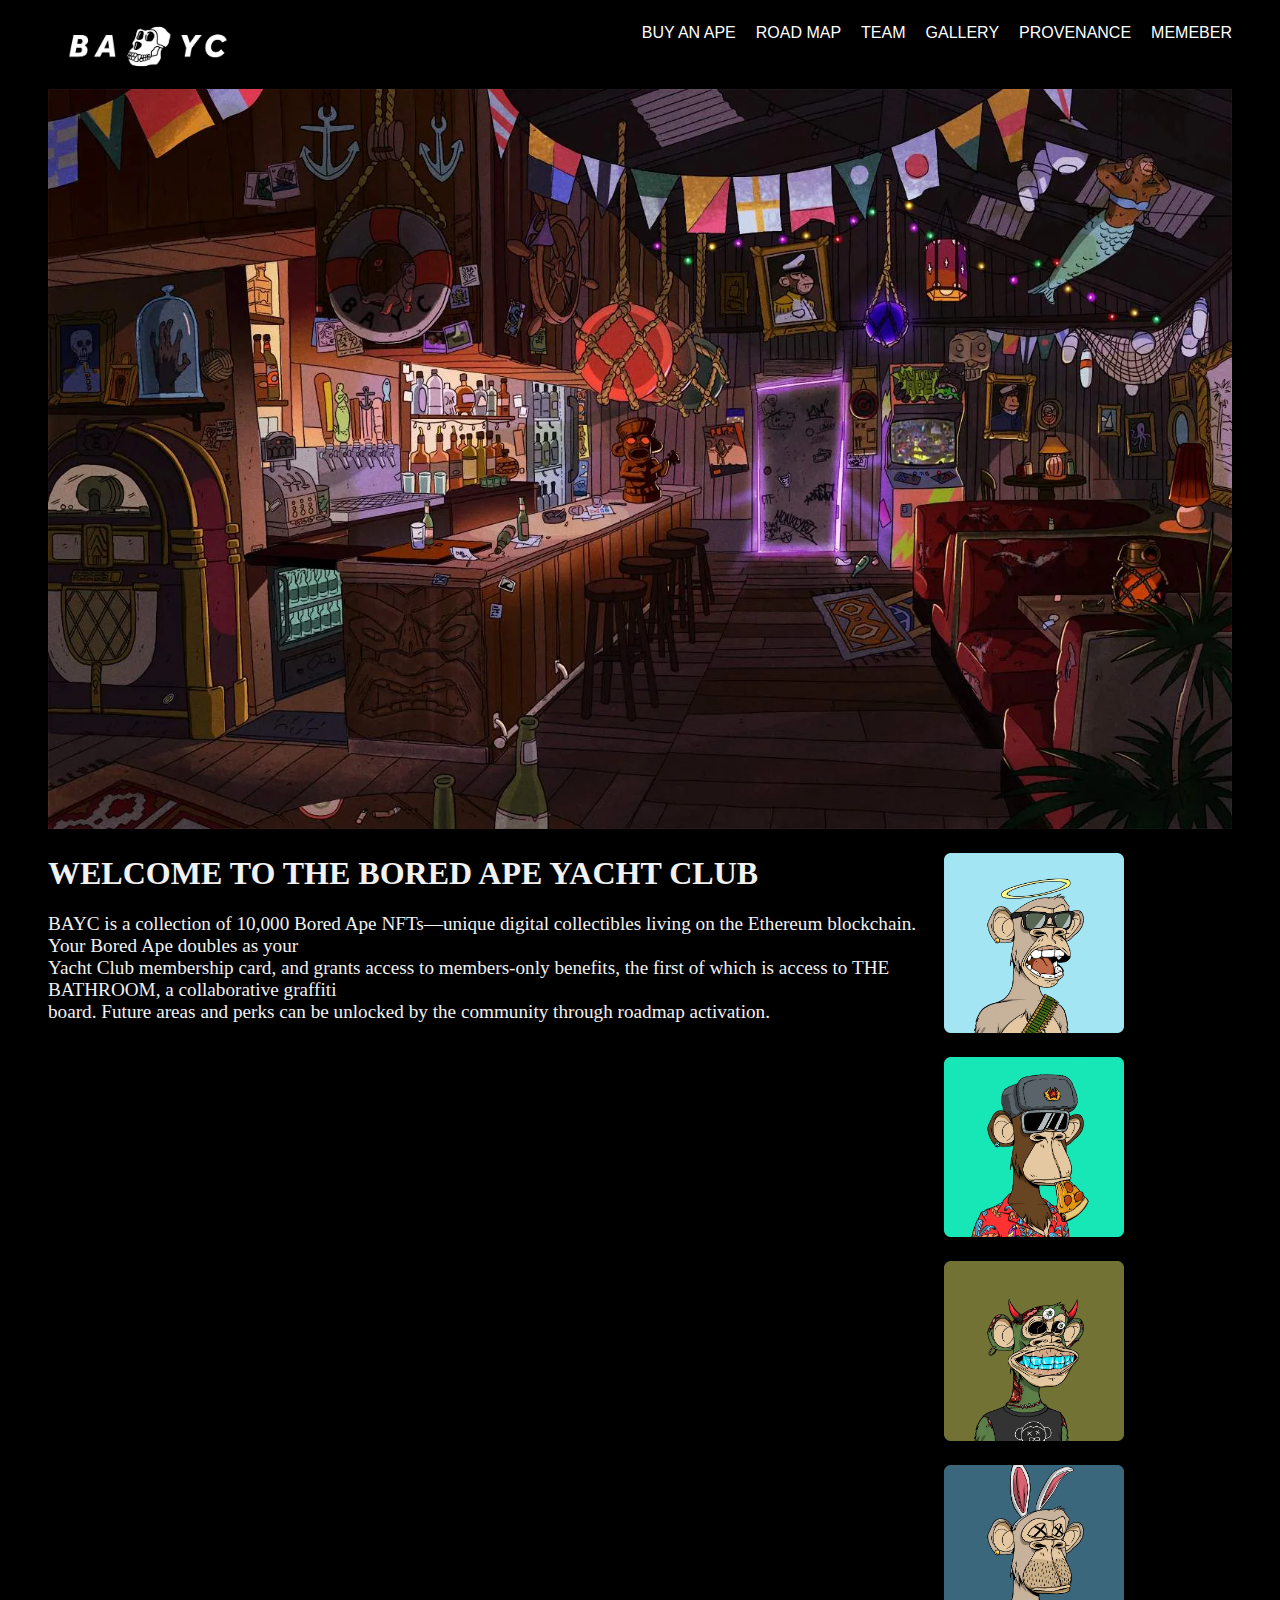
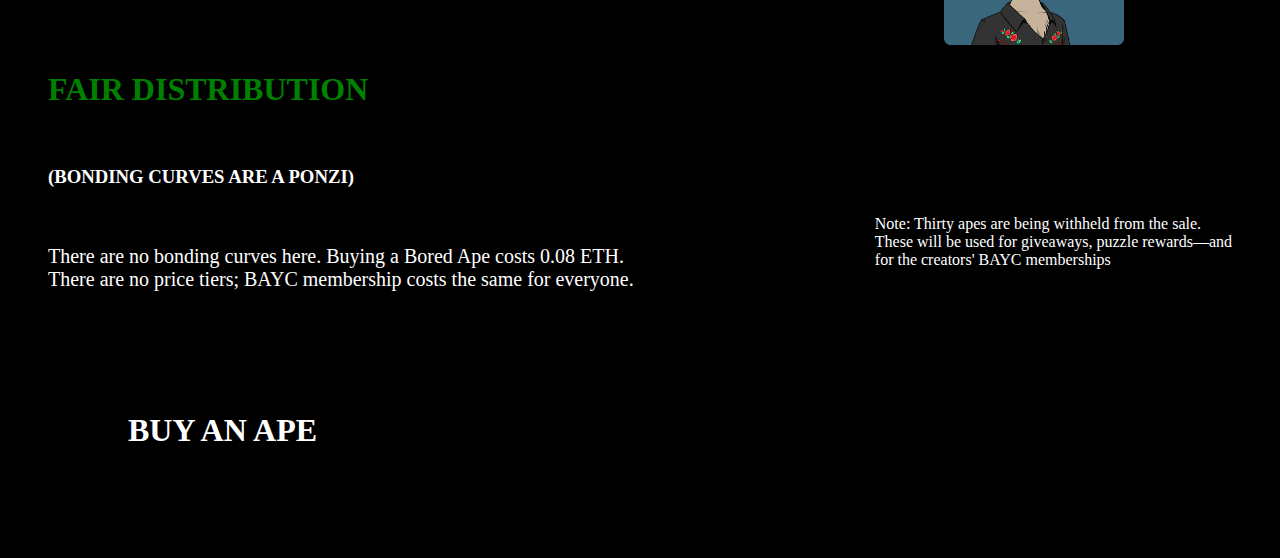
==== website/index.html @ 71097ce2 "add code" ====
<!DOCTYPE html>
<html lang="en">
<head>
    <meta charset="UTF-8">
    <meta name="viewport" content="width=device-width, initial-scale=1.0">
    <title>Document</title>
    <link rel="stylesheet" href="style.css">
</head>
<body>
    <header>
        <div class="logo">
           <img src="bayc-logo-z (1).jpg" alt="">
        </div>
        <div class="nav">
            <ul>
                <li><a href="#">BUY AN APE</a></li>
                <li><a href="#">ROAD MAP</a></li>
                <li><a href="#">TEAM</a></li>
                <li><a href="#">GALLERY</a></li>
                <li><a href="#">PROVENANCE</a></li>
                <li><a href="#">MEMEBER</a></li>
            </ul>
        </div>
    </header>
    <section class="banner">
        <img src="bayc-mutant-hero.jpg" alt="">
    </section>
    <section>
        <div class="banner1">
            <div class="para1">
            <h1>WELCOME TO THE
                BORED APE YACHT CLUB</h1>
            <p>
                BAYC is a collection of 10,000 Bored Ape NFTs—unique digital collectibles living on the Ethereum blockchain. Your Bored Ape doubles as your <br> Yacht Club membership card, and grants access to members-only benefits, the first of which is access to THE BATHROOM, a collaborative graffiti <br> board. Future areas and perks can be unlocked by the community through roadmap activation.</p>
            </div>
               <div class="image"> <img src="ap1.jpg" alt="" srcset="">
                <img src="ap2.jpg" alt="">
                <br>
                <img src="ap3.jpg" alt="">
                <img src="ap4.jpg" alt="">
            </div>
        </div>
    </section>
    <section>
        <div class="content3">
       <div class="para2">
        <h1>FAIR DISTRIBUTION</h1>
        <br>
        <h3>(BONDING CURVES ARE A PONZI)</h3>
        <br>
        <p>There are no bonding curves here. Buying a Bored Ape costs 0.08 ETH.
            <br> There
            are no price tiers; BAYC membership costs the same for everyone.</p>
       </div>
       <div class="para3">
        <p>
            Note: Thirty apes are being withheld from the sale. <br> These will be used for giveaways, puzzle rewards—and <br> for the creators' BAYC memberships
        </p>
    </div>
    </section>
    <section>
        <div class="content4">
            <div class="para4">
            <h1>BUY AN APE</h1>
            </div>
        </div>
    </section>
    
</body>
</html>
---- website/style.css ----
@import url(<link rel="preconnect" href="https://fonts.googleapis.com">
<link rel="preconnect" href="https://fonts.gstatic.com" crossorigin>
<link href="https://fonts.googleapis.com/css2?family=Livvic:ital,wght@0,100;0,200;0,300;0,400;0,500;0,600;0,700;0,900;1,100;1,200;1,300;1,400;1,500;1,600;1,700;1,900&family=Source+Sans+3:ital,wght@0,200..900;1,200..900&display=swap" rel="stylesheet">);


header{
    display: flex;
    justify-content: space-between;
}
.logo img{
    
    width: 200px;
}
body{
    background-color: black;
    padding: 0 40px;
}
.nav ul{
    display: flex;
    column-gap: 20px;
    /* list-style-type: none; */
}
.nav ul a{
    text-decoration: none;
    color: white;
    font-family: "Source Sans 3", sans-serif;
}

.banner img{
    width: 100%;
}

.banner1{
    color: rgb(241, 241, 241);
    display: flex;
    justify-content: space-between;
}

.banner1 img{
    width: 180px;
    margin-top: 20px;
}

.para1 p{
    font-size: larger;
    font-weight:;
}
.para2 h1{
    color: green;
}
.para2 h3{
    color: white;
}
.para2 p{
    color: white;
    font-size: 20px;
}
.para3{
    margin-top: 150px;
    color: white;
}
.content3{
    display: flex;
    justify-content: space-between;
}
.content4{
    padding: 80px 80px;
    color: yellow;
}
.para4 h1{
   color: white;
}
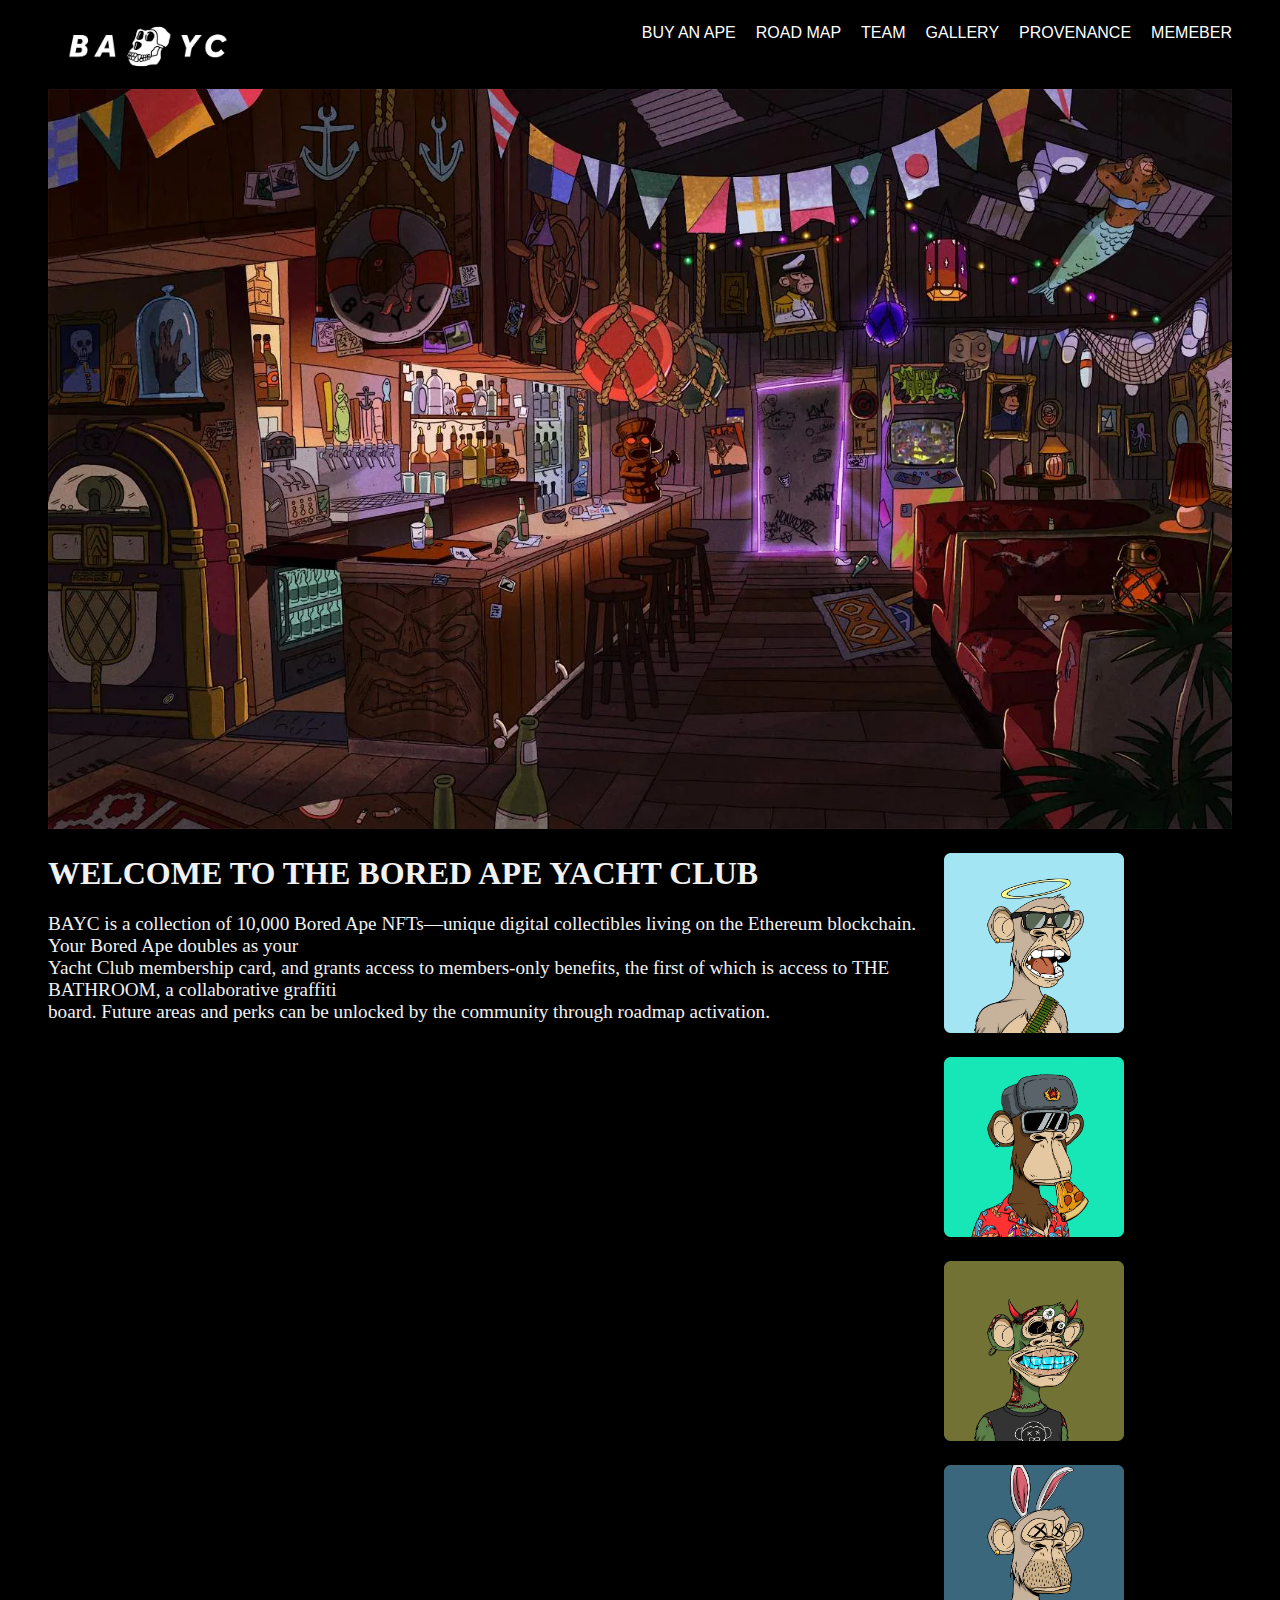
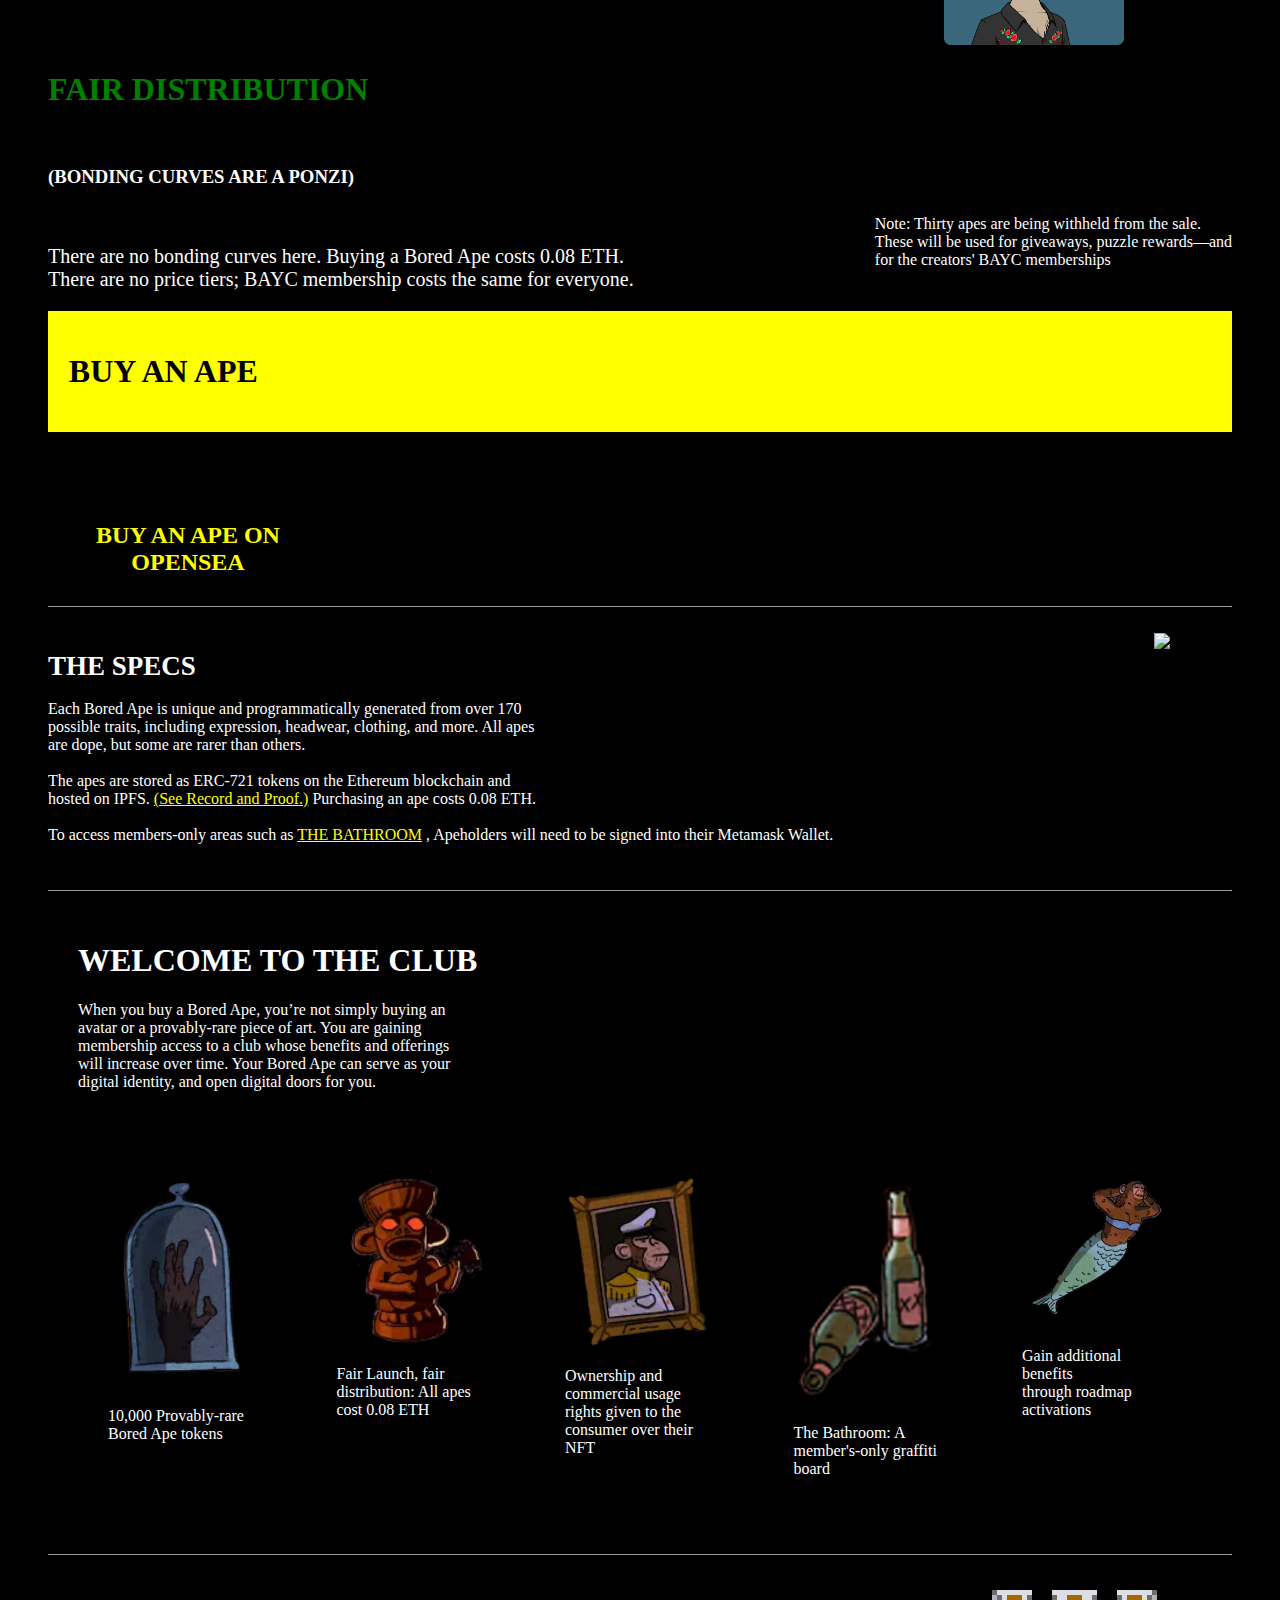
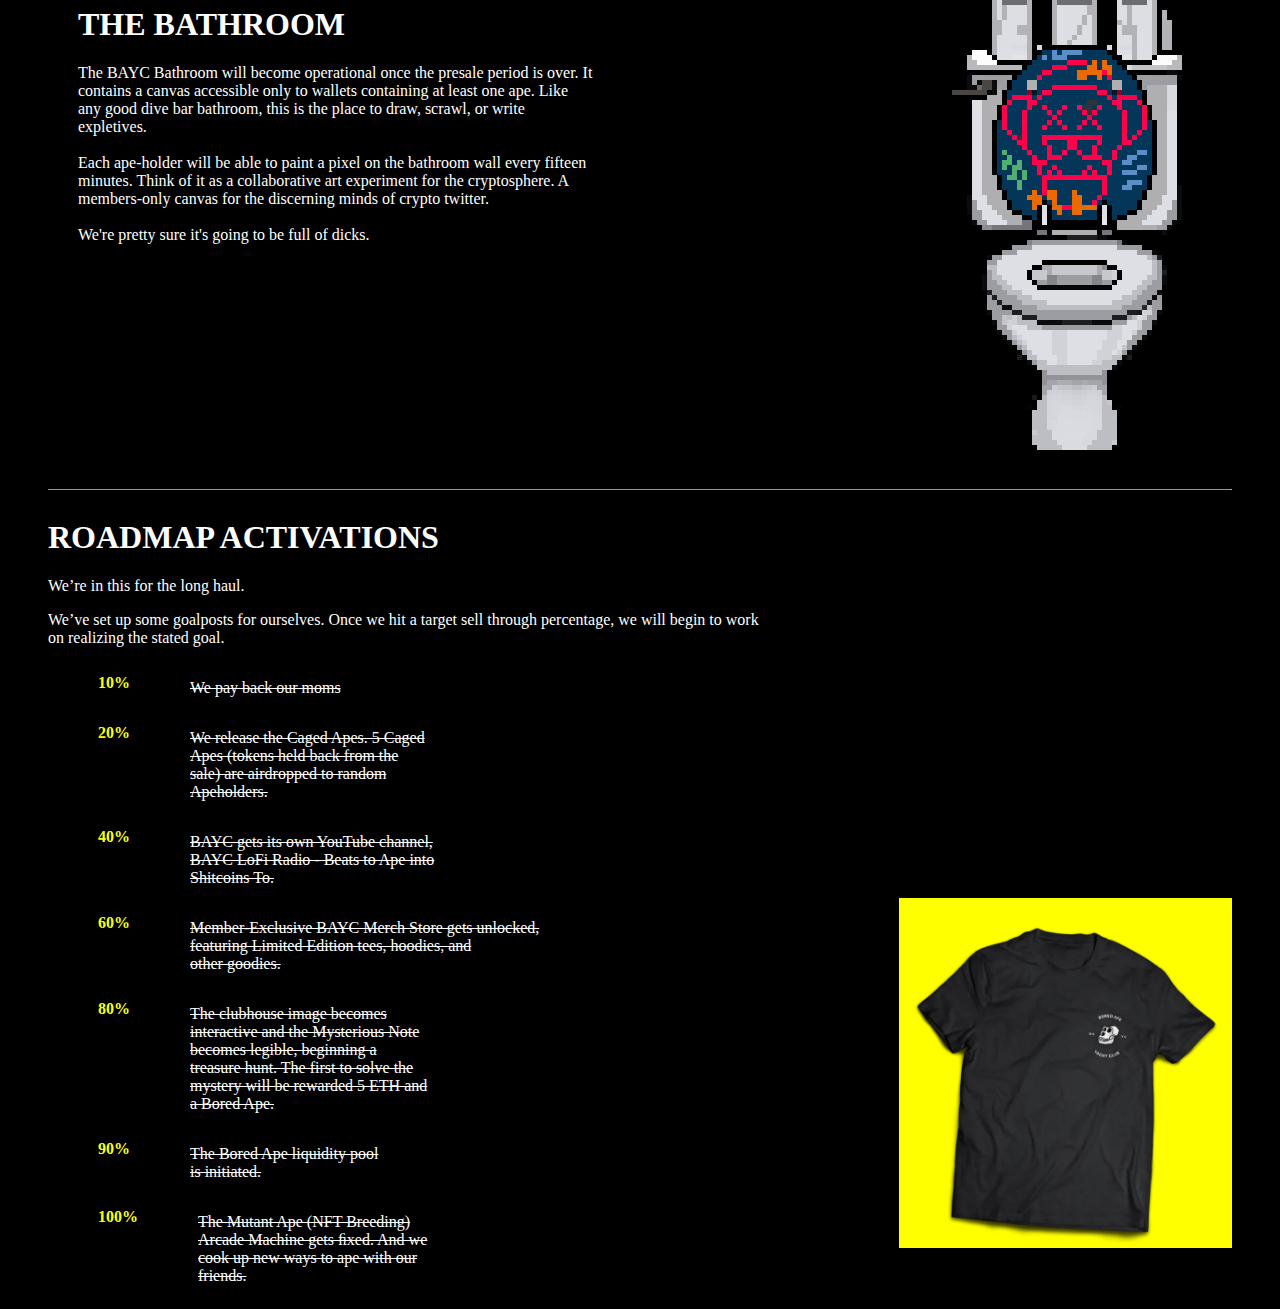
==== commit 99372c99: "code add" ====
--- a/website/index.html
+++ b/website/index.html
@@ -58,13 +58,125 @@
         </p>
     </div>
     </section>
-    <section>
         <div class="content4">
             <div class="para4">
             <h1>BUY AN APE</h1>
             </div>
         </div>
-    </section>
+        <div class="heading-4">
+            <p class="para4">The initial sale has sold out.To get your<br>  Bored Ape,check out the collection on<br> OpenSea</p>
+        </div>
+        <div class="button">
+            <h2>BUY AN APE ON
+                <br>
+                OPENSEA
+            </h2>
+        </div>
+    </div>
+    <hr size="1">
+    <br>
+    <div class="content-4">
+        <div class="head4">
+            <h1>THE SPECS</h1>
+          <p class="para5">
+            Each Bored Ape is unique and programmatically generated from over 170 <br> possible traits, including expression, headwear, clothing, and more. All apes <br> are dope, but some are rarer than others.
+            <br>
+            <br>
+            The apes are stored as ERC-721 tokens on the Ethereum blockchain and <br> hosted on IPFS. <u class="co">(See Record and Proof.)</u> Purchasing an ape costs 0.08 ETH.
+    <br>
+    <br>
+    To access members-only areas such as <u class="co">THE BATHROOM</u> , Apeholders will need to be signed into their Metamask Wallet.</p>
+    </div>
+          <div class="image3">
+            <img src="https://ik.imagekit.io/bayc/assets/mystery-ape.gif" alt="Ethereum">
+          </div>
+        </div>
+        <hr size="1">
+        <div class="content-5">
+            <div class="head5">
+                <h1>WELCOME TO THE CLUB</h1>
+                <p>When you buy a Bored Ape, you’re not simply buying an <br> avatar or a provably-rare piece of art. You are gaining <br> membership access to a club whose benefits and offerings <br> will increase over time. Your Bored Ape can serve as your <br> digital identity, and open digital doors for you.</p>
+            </div>
+        </div>
+          <div class="eight">
+             <span class="ek">
+                <img src="icon1.jpg" alt="">
+                <p>10,000 Provably-rare <br> Bored Ape tokens</p>
+             </span>
+             <span class="ek">
+                <img src="icon2.jpg" alt="">
+                <p>Fair Launch, fair <br> distribution: All apes <br> cost 0.08 ETH</p>
+             </span>
+             <span class="ek">
+                <img src="icon3.jpg" alt="">
+                <p>Ownership and <br> commercial usage <br> rights given to the <br> consumer over their <br> NFT</p>
+             </span>
+             <span class="ek">
+                <img src="icon4.jpg" alt="">
+                <p>The Bathroom: A  <br> member's-only graffiti <br> board</p>
+             </span>
+             <span class="ek">
+                <img src="icon5.jpg" alt="">
+                <p>Gain additional benefits <br> through roadmap <br> activations</p>
+             </span>
+          </div>
+          <hr size="1">
+          <div class="content-6">
+            <div class="head6">
+                <h1>THE BATHROOM</h1>
+                <p>The BAYC Bathroom will become operational once the presale period is over. It <br> contains a canvas accessible only to wallets containing at least one ape. Like <br> any good dive bar bathroom, this is the place to draw, scrawl, or write <br> expletives.
+                   <br>
+                   <br>
+                    Each ape-holder will be able to paint a pixel on the bathroom wall every fifteen <br> minutes. Think of it as a collaborative art experiment for the cryptosphere. A <br> members-only canvas for the discerning minds of crypto twitter.
+                    <br>
+                    <br>
+                    We're pretty sure it's going to be full of dicks.</p>
+                </div>
+                    <div class="image">
+                        <img src="toilet.png" alt="">
+                    </div>
+          </div>
+          <hr size="1">
+          <div class="content-7">
+            <div class="head7">
+                <h1>ROADMAP ACTIVATIONS</h1>
+                <!-- <br> -->
+                <p>We’re in this for the long haul.</p>
+                <p>We’ve set up some goalposts for ourselves. Once we hit a target sell through percentage, we will begin to work <br> on realizing the stated goal.</p>
+           <span class="main">
+            <span class="q">
+                <h1>10%</h1>
+                <p>We pay back our moms</p>
+            </span>
+            <span class="q">
+                <h1>20%</h1>
+                <p>We release the Caged Apes. 5 Caged  <br>  Apes (tokens held back from the <br> sale) are airdropped to random <br> Apeholders.</p>
+            </span>
+            <span class="q">
+                <h1>40%</h1>
+                <p>BAYC gets its own YouTube channel, <br> BAYC LoFi Radio - Beats to Ape into <br> Shitcoins To.</p>
+            </span>
+            <span class="q">
+                <h1>60%</h1>
+                <p>Member-Exclusive BAYC Merch Store gets unlocked,  <br> featuring Limited Edition tees, hoodies, and <br> other goodies.</p>
+            </span>
+            <span class="q">
+                <h1>80%</h1>
+                <p>The clubhouse image becomes <br>  interactive and the Mysterious Note <br>  becomes legible, beginning a <br> treasure hunt. The first to solve the <br> mystery will be rewarded 5 ETH and <br> a Bored Ape.</p>
+            </span>
+            <span class="q">
+                <h1>90%</h1>
+                <p>The Bored Ape liquidity pool <br> is initiated.</p>
+            </span>
+            <span class="q">
+                <h1>100%</h1>
+                <p>The Mutant Ape (NFT Breeding) <br> Arcade Machine gets  ﬁxed. And we <br> cook up new ways to ape  with our <br> friends.</p>
+            </span>
+        </span>
+            </div>
+            <img src="shirt.jpg" alt="">
+          </div>
+   
     
 </body>
 </html>--- a/website/style.css
+++ b/website/style.css
@@ -69,4 +69,325 @@
 }
 .para4 h1{
    color: white;
-}+}
+.content4{
+    padding: 1.3rem;
+    background-color: yellow;
+    display: flex;
+    justify-content: space-between;
+    align-items: center;}
+    
+    .content4 h1{
+        color: black;
+    }
+    .heading-3{
+        padding-left: 20px;
+    }
+    .para4{
+        display: block;
+        color: black;
+    }
+    .heading-3{
+        padding-left: 20px;
+    }
+    .para4{
+        display: block;
+        color: black;
+    }
+    .button{
+        background-color: black;
+        border-radius: 8px;
+        width: 280px;
+    }
+    .button h2{
+        color: yellow;
+        text-align: center;
+    }
+    .button:hover{
+        background-color: white;
+        cursor: pointer;
+    }
+    .button h2:hover{
+        color: black;
+    }
+    hr{
+        margin-top: 30px;
+    }
+    .head4 h1{
+        color: white;
+        font-size: 27px;
+    }
+    .para5{
+        color: white;
+    }
+    .co{
+        color: yellow;
+    }
+    .content-4{
+        display: flex;
+        justify-content: space-between;
+        /* align-items: center; */
+    }
+    .content-5{
+        display: flex;
+        flex-direction: column;
+        margin: 30px;
+    }
+    .head5{
+        color: white;
+    }
+    .eight{
+        margin: 60px;
+        display: flex;
+        justify-content: space-between;
+    }
+    .eight p{
+        color: white;
+    }
+    .ek{
+        display: flex;
+        width: 150px;
+        flex-direction: column;
+    }
+    .head6{
+        color: white;
+    }
+    .content-6{
+        display: flex;
+        justify-content: space-between;
+        margin:  30px;
+    }
+    .head7 h1{
+        color: white;
+    }
+    .head7 p{
+        color: white;
+    }
+    .q{
+        display: flex;
+        margin: 0px 50px;
+    }
+    .q h1{
+        color: yellow;
+        font-size: 16px;
+        margin-right: 60px;
+    }
+    .q p{
+        text-decoration: line-through;
+        color: white;
+    }
+    .content-7 img{
+        background-color: yellow;
+        height: 350px;
+        margin-top: 400px;
+    }
+    .content-7{
+        display: flex;
+        column-gap: 20px;
+        justify-content: space-between;
+    }
+    @media (max-width:1399px) {
+        .content p br {
+            display: none;
+        }
+        .content-1 {
+            flex-direction: column;
+        }
+        .content-2 #para2{
+            font-size: 15px;
+        }
+        .content-1 .image{
+             display: flex;
+             justify-content: space-between;
+             column-gap: 8px;
+        }
+    }
+    @media (max-width:991px) {
+        .eight .ek p{
+            font-size: 10px;
+        }
+        .eight .ek img{
+           width: 80px;
+        }
+        .content-4 .image3 img{
+            width: 400px;
+            
+        }
+        .content-4 .head4 p{
+            font-size: 20px;
+        }
+        .content-1 .image img{
+            width: 150px;
+        }
+        .head #para2{
+            font-size: 12px;
+        }
+        .content-2 .head2 #para3{
+            font-size: 13px;
+        }
+        .content-3 .heading-3{
+            font-size: 15px;
+        }
+        .content-3 .heading-4 .para4{
+            font-size: 10px;
+    }
+    .content-3 .button{
+        width: 200px;
+    }
+    .content-3 .button h2{
+        font-size: 15px;
+    }
+    }
+    @media (max-width:835px) {
+       .head4 .para5{
+        font-size: 80px;
+       }
+       .head4 .para5 br{
+        display: none;
+       }
+       .head4{
+        flex-direction: column;
+       }
+       .content-4{
+        flex-direction: column;
+       }
+       .head7 p{
+        font-size: 15px;
+       }
+       .head7 .main .q p{
+            font-size: 13px;
+       }
+       .head7 img{
+         margin-top: 100px;
+       }
+       header{
+        flex-direction: column;
+       }
+       .sec1{
+         height: 100vh;
+         width: 100vh;
+       }
+       .content-1 .image{
+           display: flex;
+           justify-content: space-between;
+           align-items: center;
+       }
+       .content-1 .image img{
+        width: 150px;
+       }
+       .content-7 img{
+         height: 250px;
+         margin-top: 40px;
+       }
+       .content-7 .main .q p{
+        font-size: 20px;
+       }
+       .content-7 .main .q p br{
+        display: none;
+       }
+       .content-7 .main .q  h1{
+        font-size: 13px;
+       }
+       .content-7 .main .q{
+        display: flex;
+        flex-direction: column;
+       }
+       .content-7 .head7 h1{
+        font-size: 20px;
+       }
+       .content-4 .image3 img{
+          margin-left: 120px;
+       }
+    }
+    @media (max-width:574px) {
+        .logo img{
+            margin-left: 130px;
+        }
+        .link ul li a{
+            font-size: 9px;
+        }
+        .sec1{
+           height: 300px;
+            /* height: 100vh; */
+            background-size: contain;
+            background-repeat: no-repeat;
+        }
+        .content-1 .content p{
+            font-size: 15px;
+        }
+       .content-1 .image img{
+             width: 100px;
+       }
+       .content-2 .head #head1{
+        font-size: 20px;
+       }
+       .content-2 .head #head2{
+        font-size: 13px;
+       }
+       .content-2 #para2{
+        margin-top: 100px;
+        font-size: 13px;
+       }
+       .content-2 .head2 #para3{
+        font-size: 10px;
+       }
+       .content-3 .heading-3{
+        font-size: 10px;
+       }
+       .content-3 .heading-4 .para4 {
+            font-size: 7px;
+        }
+        .content-3 .button {
+            width: 110px;
+        }
+        .content-3 .button h2 {
+            font-size: 12px;
+        }
+        .content-4 .para5{
+            font-size: 10px;
+        }
+        .content-4 .image3 img {
+            margin-left: 50px;
+            width: 300px;
+        }
+        .content-5 .head5 h1{
+            font-size: 15px;
+        }
+        .content-5 .head5 p{
+            font-size: 15px;
+        }
+        .ek {
+            display: flex;
+            width: 100px;
+            flex-direction: column;
+            column-gap: 20px;
+        }
+        .eight .ek p {
+            font-size: 8px;
+        }
+    }
+    @media (max-width:400px) {
+        header .nav ul li a{
+            font-size: 6px;
+        }
+        .banner1{
+            display: flex;
+            flex-direction: column;
+        }
+        .banner1 .image {
+            display: flex;
+            column-gap: 5px;
+        }
+        .banner1 .image img{
+            width: 70px;
+        }
+        .banner1 .para1 h1{
+            font-size: 13px;
+        }
+        .banner1 .para1 p{
+            font-size: 15px;
+        }
+        .banner1 .para1 p br{
+            display: none;
+        }
+    }